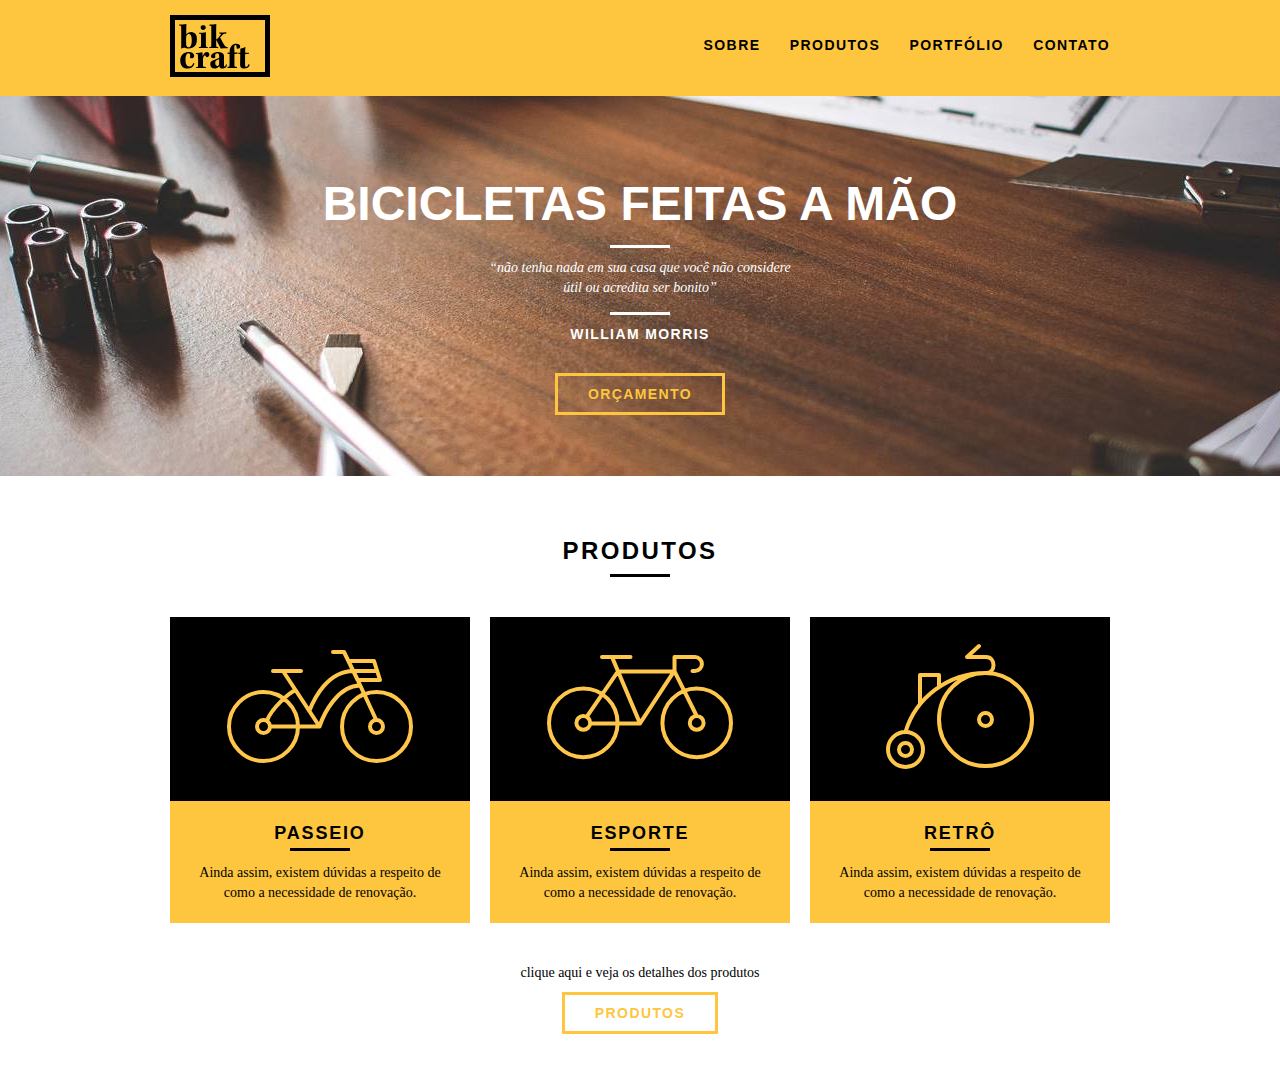
==== web/index.html @ fe81099c "Codificando produtos home" ====
<!DOCTYPE html>
<html lang="pt-br">

<head>
  <meta charset="utf-8">
  <title>Bikcraft</title>
  <link rel="stylesheet" href="css/normalize.css">
  <link rel="stylesheet" href="css/reset.css">
  <link rel="stylesheet" href="css/grid.css">
  <link rel="stylesheet" href="css/style.css">
</head>

<body>

  <header class="header">
    <div class="container">
      <a href="index.html" class="grid-4">
        <img src="img/bikcraft.svg" alt="Bikcraft">
      </a>
      <nav class="grid-12 header_menu">
        <ul>
          <li><a href="sobre.html">Sobre</a></li>
          <li><a href="produtos.html">Produtos</a></li>
          <li><a href="portfolio.html">Portfólio</a></li>
          <li><a href="contato.html">Contato</a></li>
        </ul>
      </nav>
    </div>
  </header>

  <section class="introducao">
    <div class="container">
      <h1>Bicicletas Feitas a Mão</h1>
      <blockquote class="quote-externo">
        <p>“não tenha nada em sua casa que você não considere útil ou acredita ser bonito”</p>
        <cite>WILLIAM MORRIS</cite>
      </blockquote>
      <a href="produtos.html" class="btn">Orçamento</a>
    </div>
  </section>

  <section class="produtos container">
    <h2 class="subtitulo">Produtos</h2>
    <ul class="produtos_lista">

      <li class="grid-1-3">
        <div class="produtos_icone">
          <img src="img/produtos/passeio.svg" alt="Bikcraft Passeio">
        </div>
        <h3>Passeio</h3>
        <p>Ainda assim, existem dúvidas a respeito de como a necessidade de renovação.</p>
      </li>

      <li class="grid-1-3">
        <div class="produtos_icone">
          <img src="img/produtos/esporte.svg" alt="Bikcraft Esporte">
        </div>
        <h3>Esporte</h3>
        <p>Ainda assim, existem dúvidas a respeito de como a necessidade de renovação.</p>
      </li>

      <li class="grid-1-3">
        <div class="produtos_icone">
          <img src="img/produtos/retro.svg" alt="Bikcraft Retrô">
        </div>
        <h3>Retrô</h3>
        <p>Ainda assim, existem dúvidas a respeito de como a necessidade de renovação.</p>
      </li>

    </ul>

    <div class="call">
      <p>clique aqui e veja os detalhes dos produtos</p>
      <a href="produtos.html" class="btn btn-preto">Produtos</a>
    </div>
  </section>

</body>

</html>
---- web/css/grid.css ----
*, *:before, *:after {
  -webkit-box-sizing: border-box; 
  -moz-box-sizing: border-box; 
  box-sizing: border-box;
}

.container {
	width: 960px;
	margin: 0 auto;
	padding: 0px;
	position: relative;
}

.container:after, .container:before {
	content: " ";
	display: table;
}

.container:after {
	clear: both;
}

.grid-1, .grid-2, .grid-3, .grid-4, .grid-5, .grid-6, .grid-7, .grid-8, .grid-9, .grid-10, .grid-11, .grid-12, .grid-13, .grid-14, .grid-15, .grid-16, .grid-1-3 {
	float: left;
	margin-left: 10px;
	margin-right: 10px;
}

.grid-1 	{width: 40px;}
.grid-2 	{width: 100px;}
.grid-3 	{width: 160px;}
.grid-4 	{width: 220px;}
.grid-5 	{width: 280px;}
.grid-6 	{width: 340px;}
.grid-7 	{width: 400px;}
.grid-8 	{width: 460px;}
.grid-9 	{width: 520px;}
.grid-10 	{width: 580px;}
.grid-11 	{width: 640px;}
.grid-12 	{width: 700px;}
.grid-13 	{width: 760px;}
.grid-14 	{width: 820px;}
.grid-15 	{width: 880px;}
.grid-16 	{width: 940px;}
.grid-1-3	{width: 300px;}
---- web/css/style.css ----
/* Estilos Gerais */

body {
  font-family: Arial, Helvetica, sans-serif;
}

p {
  font-family: Georgia, "Times New Roman", serif;
  font-size: 14px;
  line-height: 20px;
}

.btn {
  border: 3px solid #fec63e;
  padding: 10px 30px;
  color: #fec63e;
  font-size: 14px;
  line-height: 20px;
  text-transform: uppercase;
  font-weight: bold;
  letter-spacing: 0.1em;
}

.btn:hover {
  color: #fff;
  border-color: #fff;
}

.btn.btn-preto:hover {
  color: #000;
  border-color: #000;
}

.subtitulo {
  font-size: 24px;
  line-height: 30px;
  font-weight: bold;
  letter-spacing: 0.1em;
  color: #000;
  text-transform: uppercase;
  text-align: center;
  margin-bottom: 40px;
}

.subtitulo:after {
  content: "";
  display: block;
  width: 60px;
  height: 3px;
  background: #000;
  margin: 8px auto;
}

/* Header */

.header {
  position: fixed;
  top: 0;
  width: 100%;
  background: #fec63e; /* Amarelo */
  padding: 15px 0;
  z-index: 10;
}

.header_menu {
  text-align: right;
}

.header_menu ul li {
  display: inline-block;
  margin-left: 25px;
  margin-top: 20px;
}

.header_menu ul li a {
  color: #000;
  font-weight: bold;
  text-transform: uppercase;
  letter-spacing: 0.1em;
  font-size: 14px;
  line-height: 20px;
  padding: 10px 0;
}

.header_menu ul li a:hover {
  color: #fff;
}

/* Introdução */

.introducao {
  width: 100%;
  height: 380px;
  background: url("../img/bg.jpg") no-repeat center;
  background-size: cover;
  margin-top: 96px;
  text-align: center;
  padding-top: 80px;
}

.introducao h1 {
  font-size: 48px;
  color: #fff;
  font-weight: bold;
  text-transform: uppercase;
}

.quote-externo {
  max-width: 320px;
  margin: 0 auto;
  margin-bottom: 40px;
  color: white;
}

.quote-externo p {
  font-style: italic;
}

.quote-externo p:before,
.quote-externo p:after {
  content: "";
  display: block;
  width: 60px;
  height: 3px;
  background: #fff;
  margin: 14px auto 10px auto;
}

.quote-externo cite {
  font-style: normal;
  font-weight: bold;
  font-size: 14px;
  letter-spacing: 0.1em;
}

/*Produtos*/

.produtos {
  padding: 60px 0;
}

.produtos_lista li {
  background: #fec63e;
  text-align: center;
}

.produtos_lista li h3 {
  font-weight: bold;
  font-size: 18px;
  line-height: 25px;
  text-transform: uppercase;
  letter-spacing: 0.1em;
  margin-top: 20px;
}

.produtos_lista li h3:after {
  content: "";
  display: block;
  width: 60px;
  height: 3px;
  background: #000;
  margin: 2px auto;
}

.produtos_lista li p {
  padding: 10px 20px 20px 20px;
}

.produtos_icone {
  background: #000;
  padding: 20px;
}

.call {
  padding-top: 40px;
  text-align: center;
  clear: both;
}

.call p {
  margin-bottom: 20px;
}
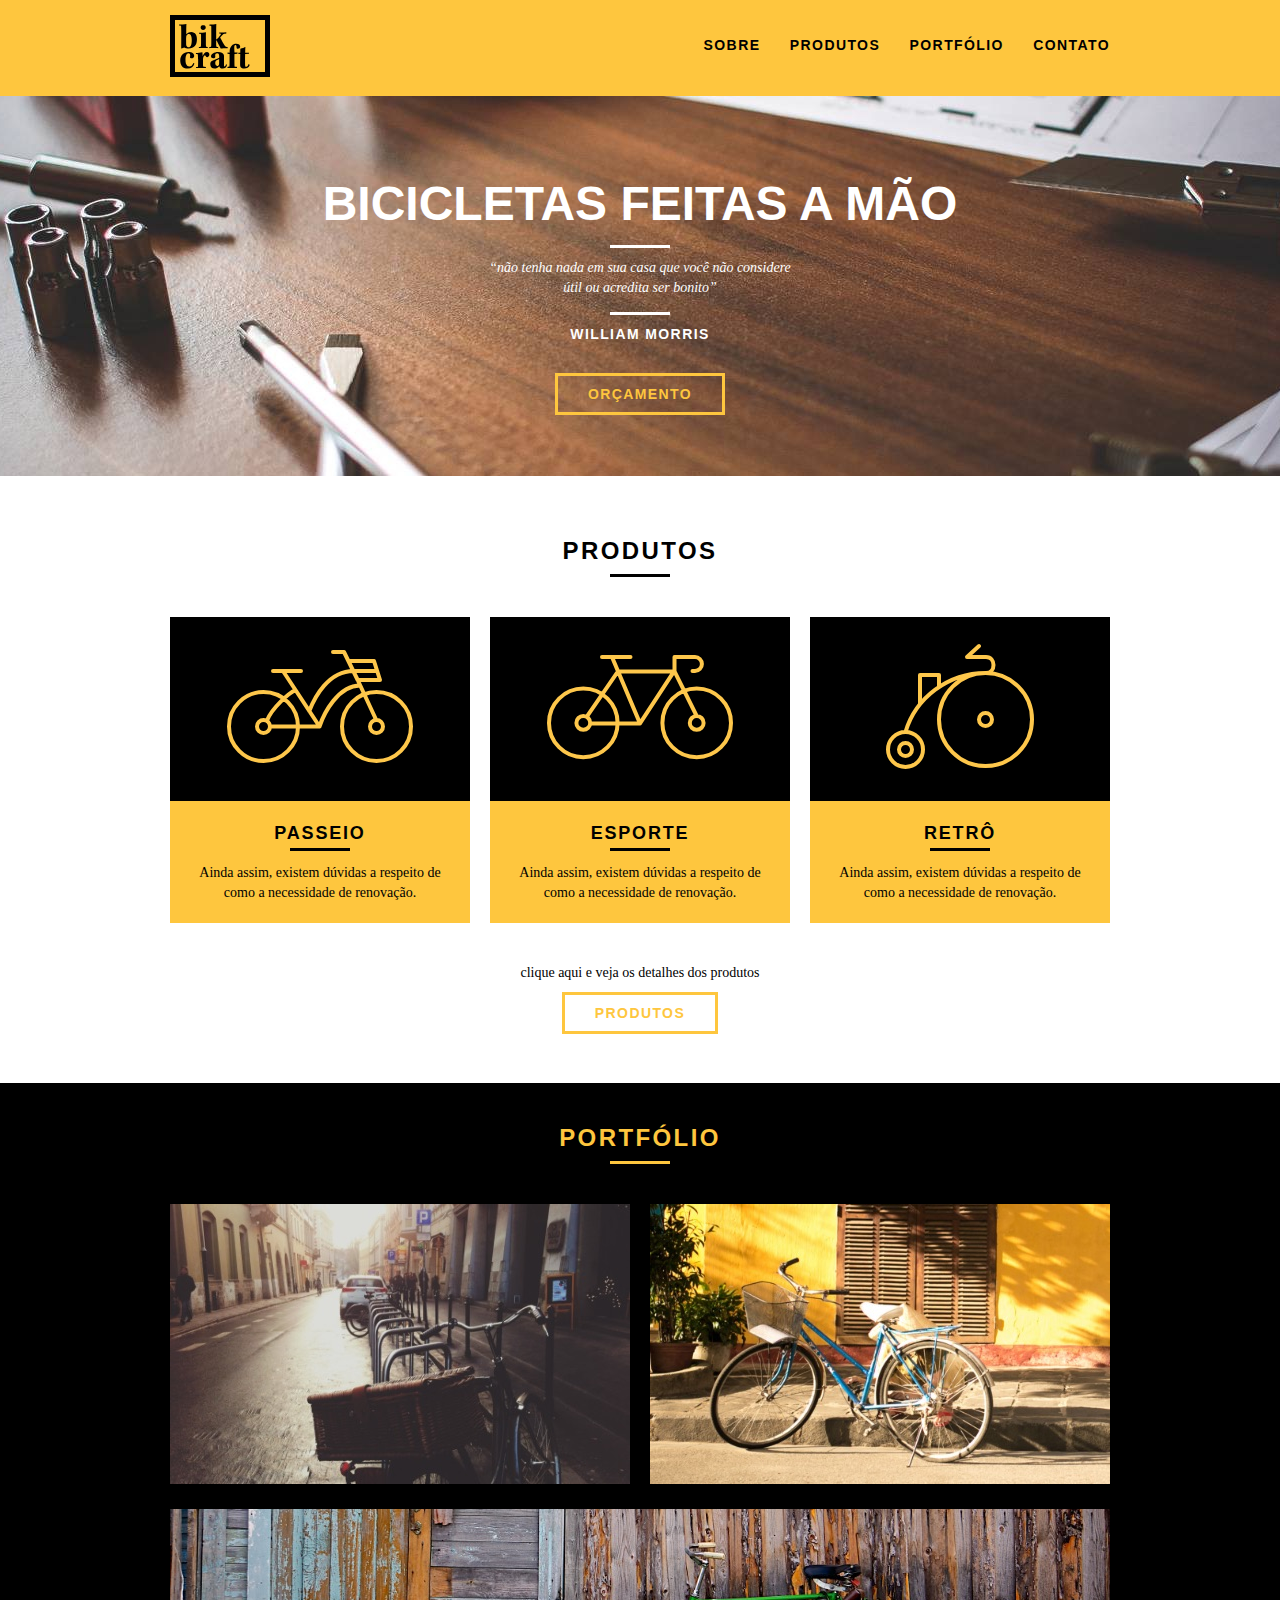
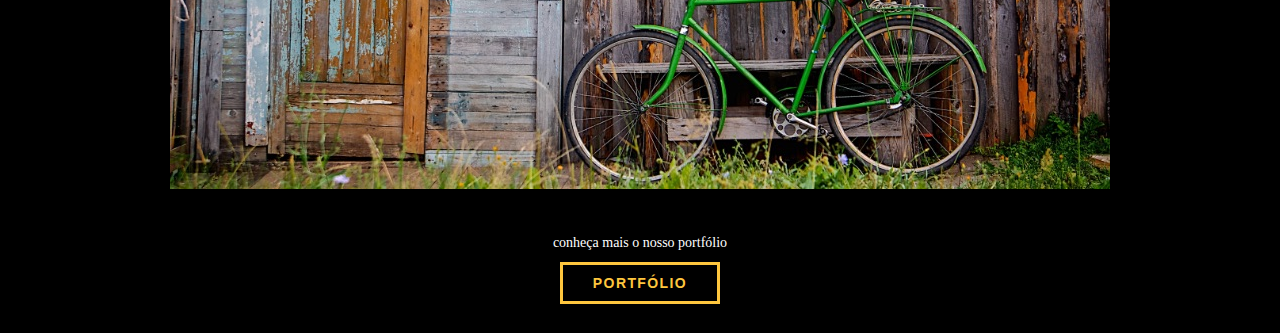
==== commit 3c55a00d: "Codificando portifólio da home" ====
--- a/web/index.html
+++ b/web/index.html
@@ -53,7 +53,7 @@
 
       <li class="grid-1-3">
         <div class="produtos_icone">
-          <img src="img/produtos/esporte.svg" alt="Bikcraft Esporte">
+          <img src="img/produtos/esporte.svg" alt="Bikcraft Passeio">
         </div>
         <h3>Esporte</h3>
         <p>Ainda assim, existem dúvidas a respeito de como a necessidade de renovação.</p>
@@ -61,7 +61,7 @@
 
       <li class="grid-1-3">
         <div class="produtos_icone">
-          <img src="img/produtos/retro.svg" alt="Bikcraft Retrô">
+          <img src="img/produtos/retro.svg" alt="Bikcraft Passeio">
         </div>
         <h3>Retrô</h3>
         <p>Ainda assim, existem dúvidas a respeito de como a necessidade de renovação.</p>
@@ -73,6 +73,23 @@
       <p>clique aqui e veja os detalhes dos produtos</p>
       <a href="produtos.html" class="btn btn-preto">Produtos</a>
     </div>
+
+  </section>
+  <!-- Fecha Produtos -->
+
+  <section class="portfolio">
+    <div class="container">
+      <h2 class="subtitulo">Portfólio</h2>
+      <ul class="portfolio_lista">
+        <li class="grid-8"><img src="img/portfolio/retro.jpg" alt="Bicicleta Retrô"></li>
+        <li class="grid-8"><img src="img/portfolio/passeio.jpg" alt="Bicicleta Passeio"></li>
+        <li class="grid-16"><img src="img/portfolio/esporte.jpg" alt="Bicicleta Esporte"></li>
+      </ul>
+      <div class="call">
+        <p>conheça mais o nosso portfólio</p>
+        <a href="portfolio.html" class="btn">Portfólio</a>
+      </div>
+    </div>
   </section>
 
 </body>
--- a/web/css/style.css
+++ b/web/css/style.css
@@ -180,3 +180,33 @@
 .call p {
   margin-bottom: 20px;
 }
+
+/*Portfólio*/
+
+.portfolio {
+  width: 100%;
+  background: #000;
+  padding: 40px 0;
+}
+
+.portfolio .subtitulo {
+  color: #fec63e;
+}
+
+.portfolio .subtitulo:after {
+  background: #fec63e;
+}
+
+.portfolio_lista li:last-child {
+  margin-top: 20px;
+}
+
+.portfolio .call p {
+  color: #fff;
+}
+
+/*Qualidade*/
+
+.qualidade {
+  padding: 60px 0;
+}
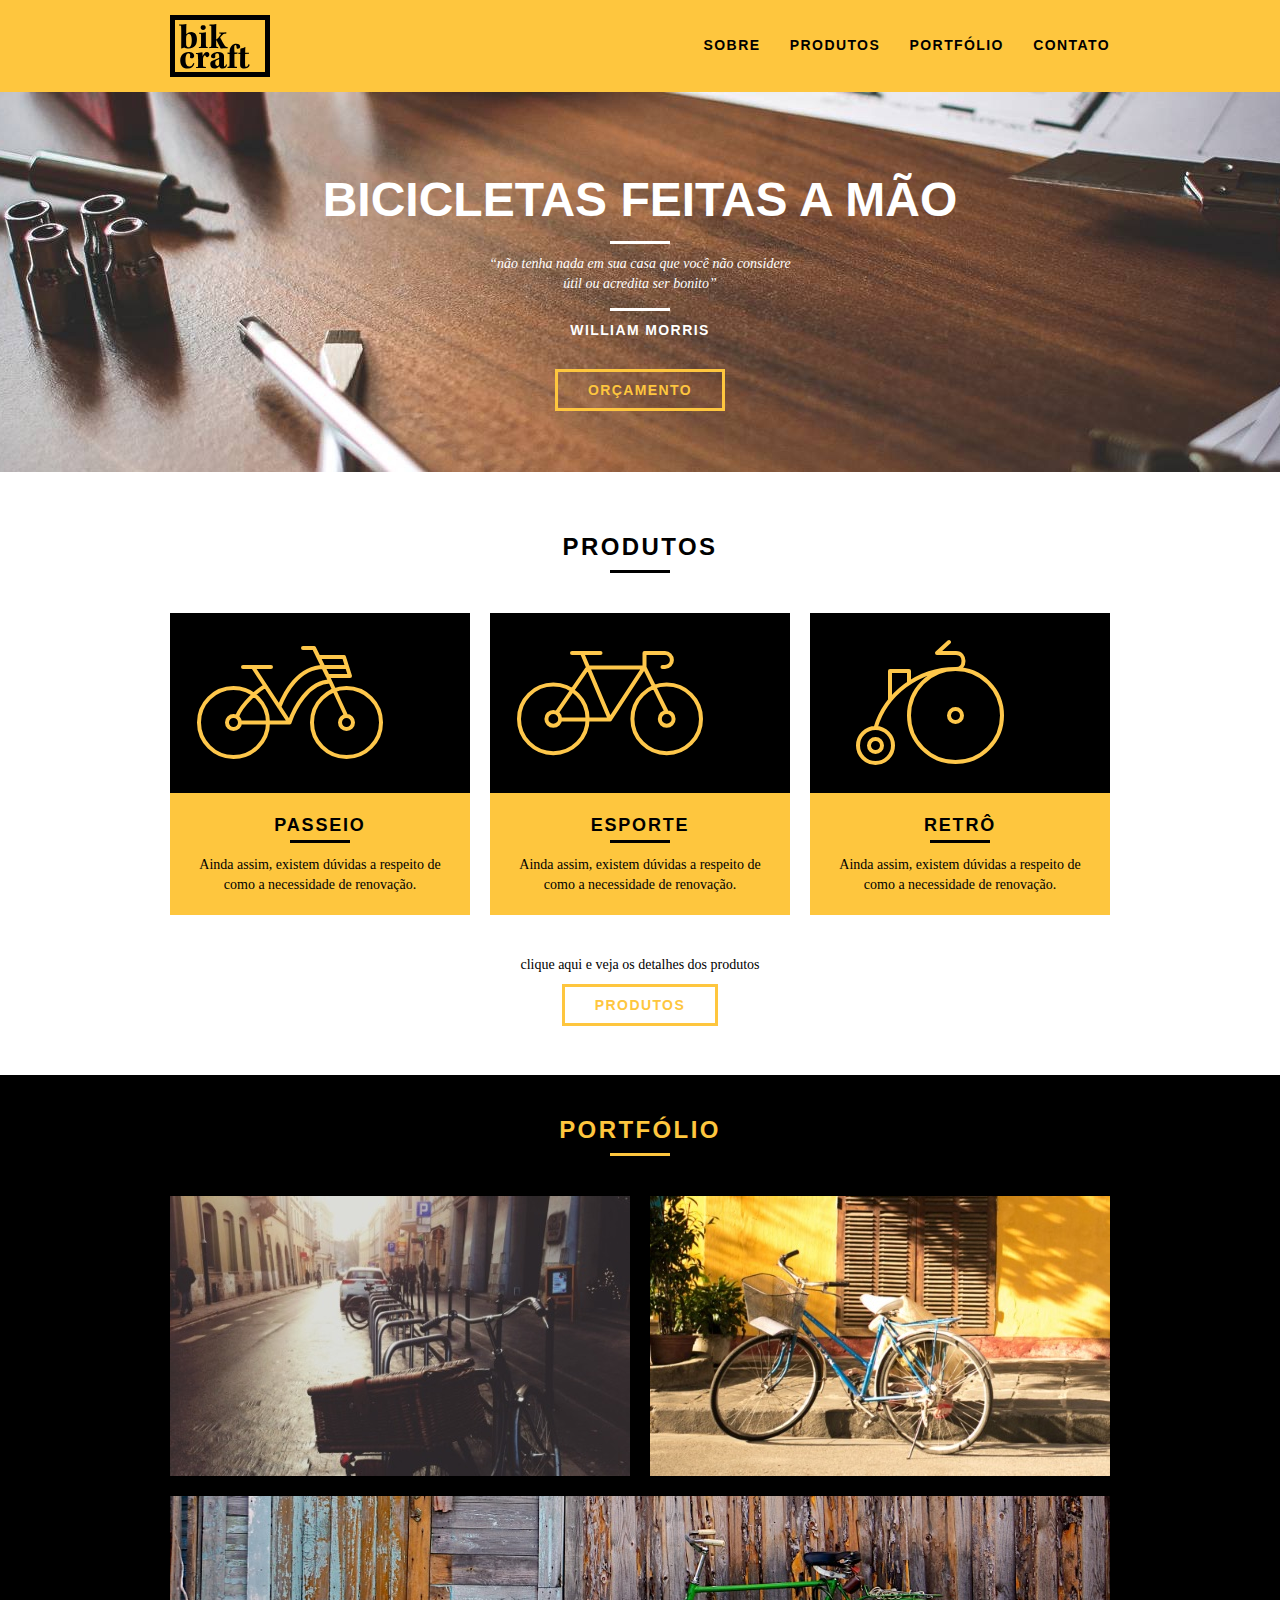
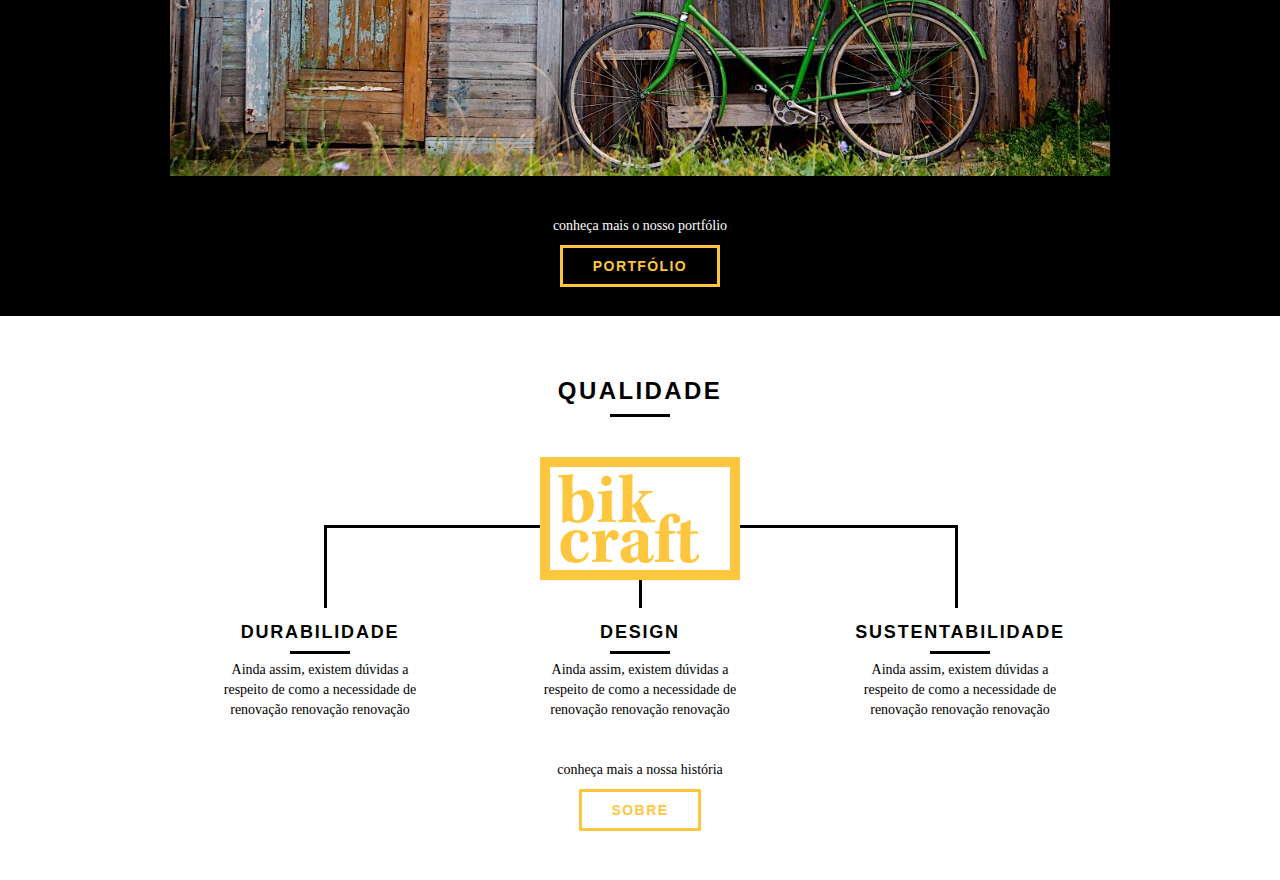
==== commit 32358466: "Codificando parte de qualidade da home" ====
--- a/web/index.html
+++ b/web/index.html
@@ -92,6 +92,29 @@
     </div>
   </section>
 
+  <section class="qualidade container">
+    <h2 class="subtitulo">Qualidade</h2>
+    <img src="img/bikcraft-qualidade.svg" alt="Bikcraft">
+    <ul class="qualidade_lista">
+      <li class="grid-1-3">
+        <h3>Durabilidade</h3>
+        <p>Ainda assim, existem dúvidas a respeito de como a necessidade de renovação renovação renovação</p>
+      </li>
+      <li class="grid-1-3">
+        <h3>Design</h3>
+        <p>Ainda assim, existem dúvidas a respeito de como a necessidade de renovação renovação renovação</p>
+      </li>
+      <li class="grid-1-3">
+        <h3>Sustentabilidade</h3>
+        <p>Ainda assim, existem dúvidas a respeito de como a necessidade de renovação renovação renovação</p>
+      </li>
+    </ul>
+    <div class="call">
+      <p>conheça mais a nossa história</p>
+      <a href="sobre.html" class="btn btn-preto">Sobre</a>
+    </div>
+  </section>
+
 </body>
 
 </html>--- a/web/css/style.css
+++ b/web/css/style.css
@@ -1,4 +1,4 @@
-/* Estilos Gerais */
+/*Estilos Gerais*/
 
 body {
   font-family: Arial, Helvetica, sans-serif;
@@ -8,6 +8,10 @@
   font-family: Georgia, "Times New Roman", serif;
   font-size: 14px;
   line-height: 20px;
+}
+
+img {
+  display: block;
 }
 
 .btn {
@@ -51,13 +55,13 @@
   margin: 8px auto;
 }
 
-/* Header */
+/*Header*/
 
 .header {
   position: fixed;
   top: 0;
   width: 100%;
-  background: #fec63e; /* Amarelo */
+  background: #fec63e; /*Amarelo*/
   padding: 15px 0;
   z-index: 10;
 }
@@ -86,14 +90,14 @@
   color: #fff;
 }
 
-/* Introdução */
+/*Introdução*/
 
 .introducao {
   width: 100%;
   height: 380px;
   background: url("../img/bg.jpg") no-repeat center;
   background-size: cover;
-  margin-top: 96px;
+  margin-top: 92px;
   text-align: center;
   padding-top: 80px;
 }
@@ -210,3 +214,46 @@
 .qualidade {
   padding: 60px 0;
 }
+
+.qualidade:after {
+  content: "";
+  width: 634px;
+  height: 83px;
+  display: block;
+  background: url("../img/linhas.svg") no-repeat center;
+  position: absolute;
+  top: 209px;
+  right: 162px;
+  z-index: -1;
+}
+
+.qualidade img {
+  margin: 0 auto;
+}
+
+.qualidade_lista {
+  padding-top: 20px;
+}
+
+.qualidade_lista li {
+  text-align: center;
+  padding: 0 40px;
+}
+
+.qualidade_lista li h3 {
+  font-weight: bold;
+  font-size: 18px;
+  line-height: 25px;
+  text-transform: uppercase;
+  letter-spacing: 0.1em;
+  margin-top: 20px;
+}
+
+.qualidade_lista li h3:after {
+  content: "";
+  display: block;
+  width: 60px;
+  height: 3px;
+  background: #000;
+  margin: 6px auto;
+}
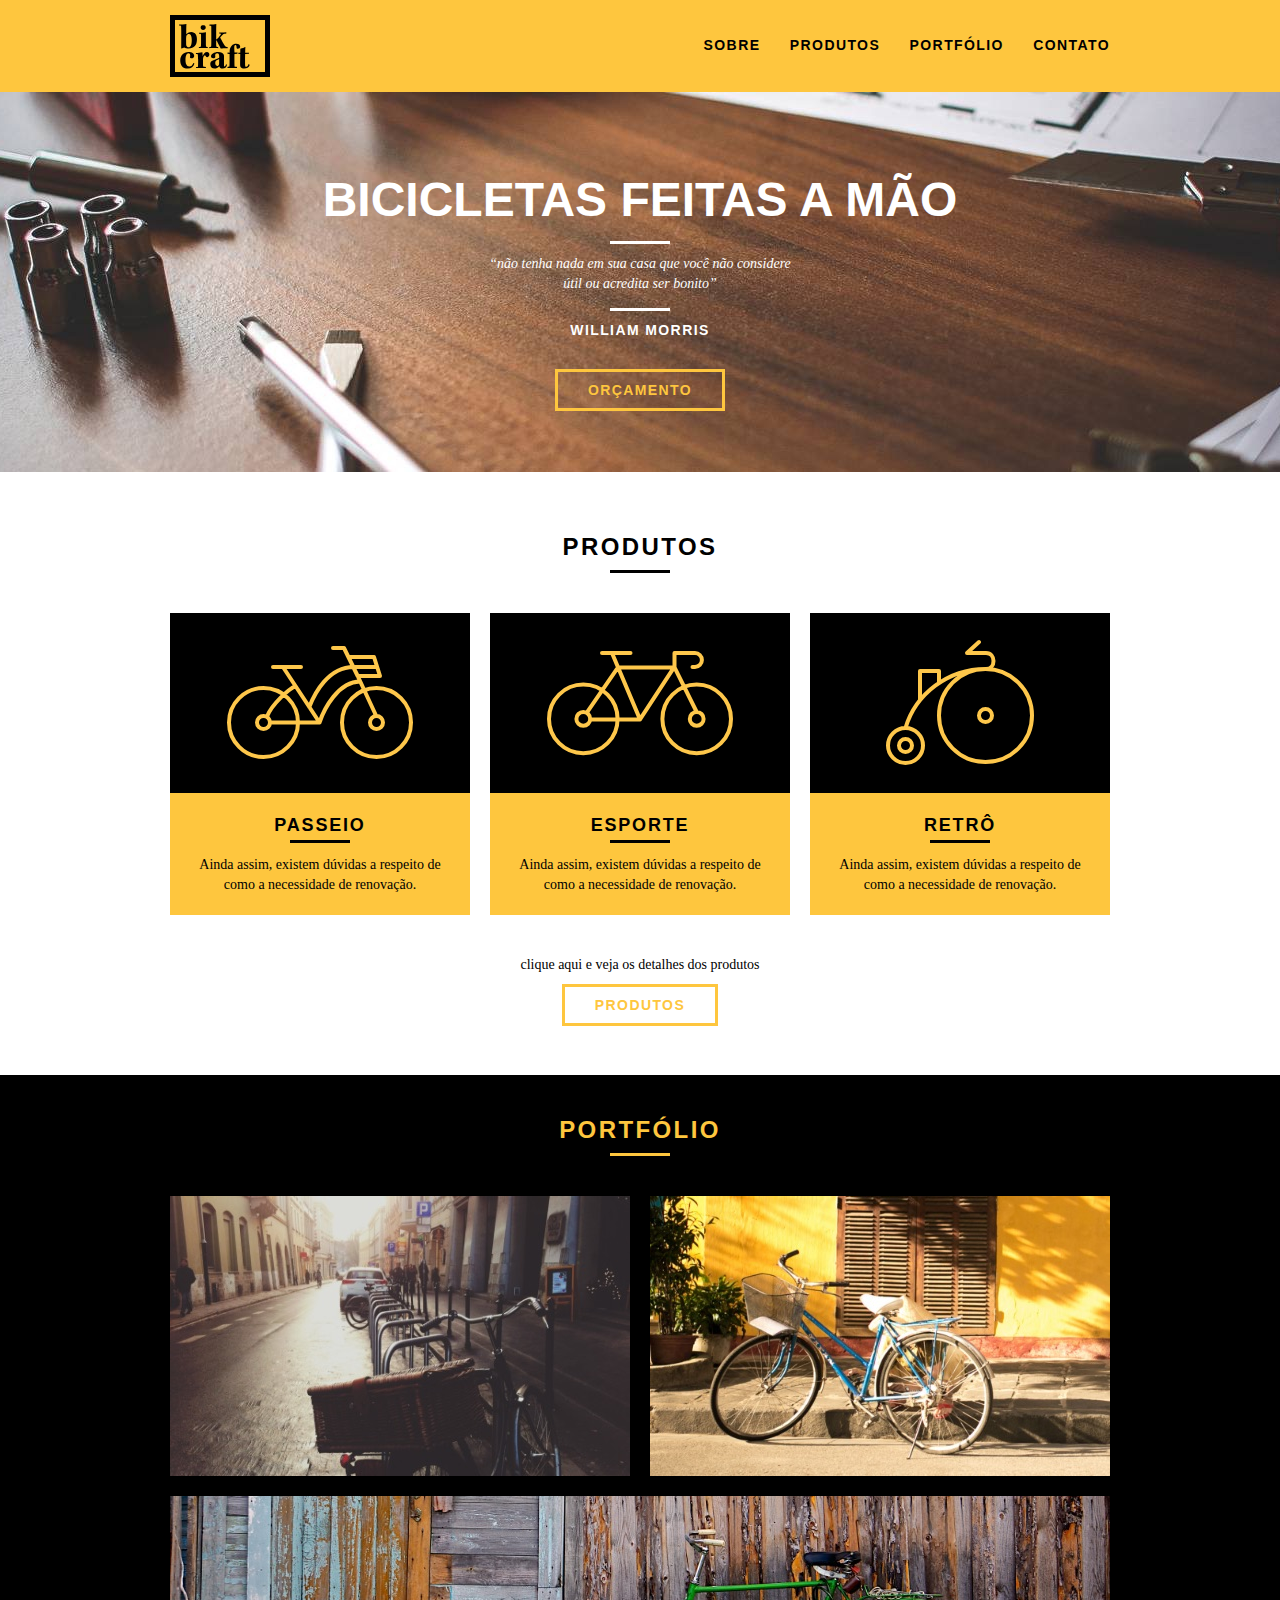
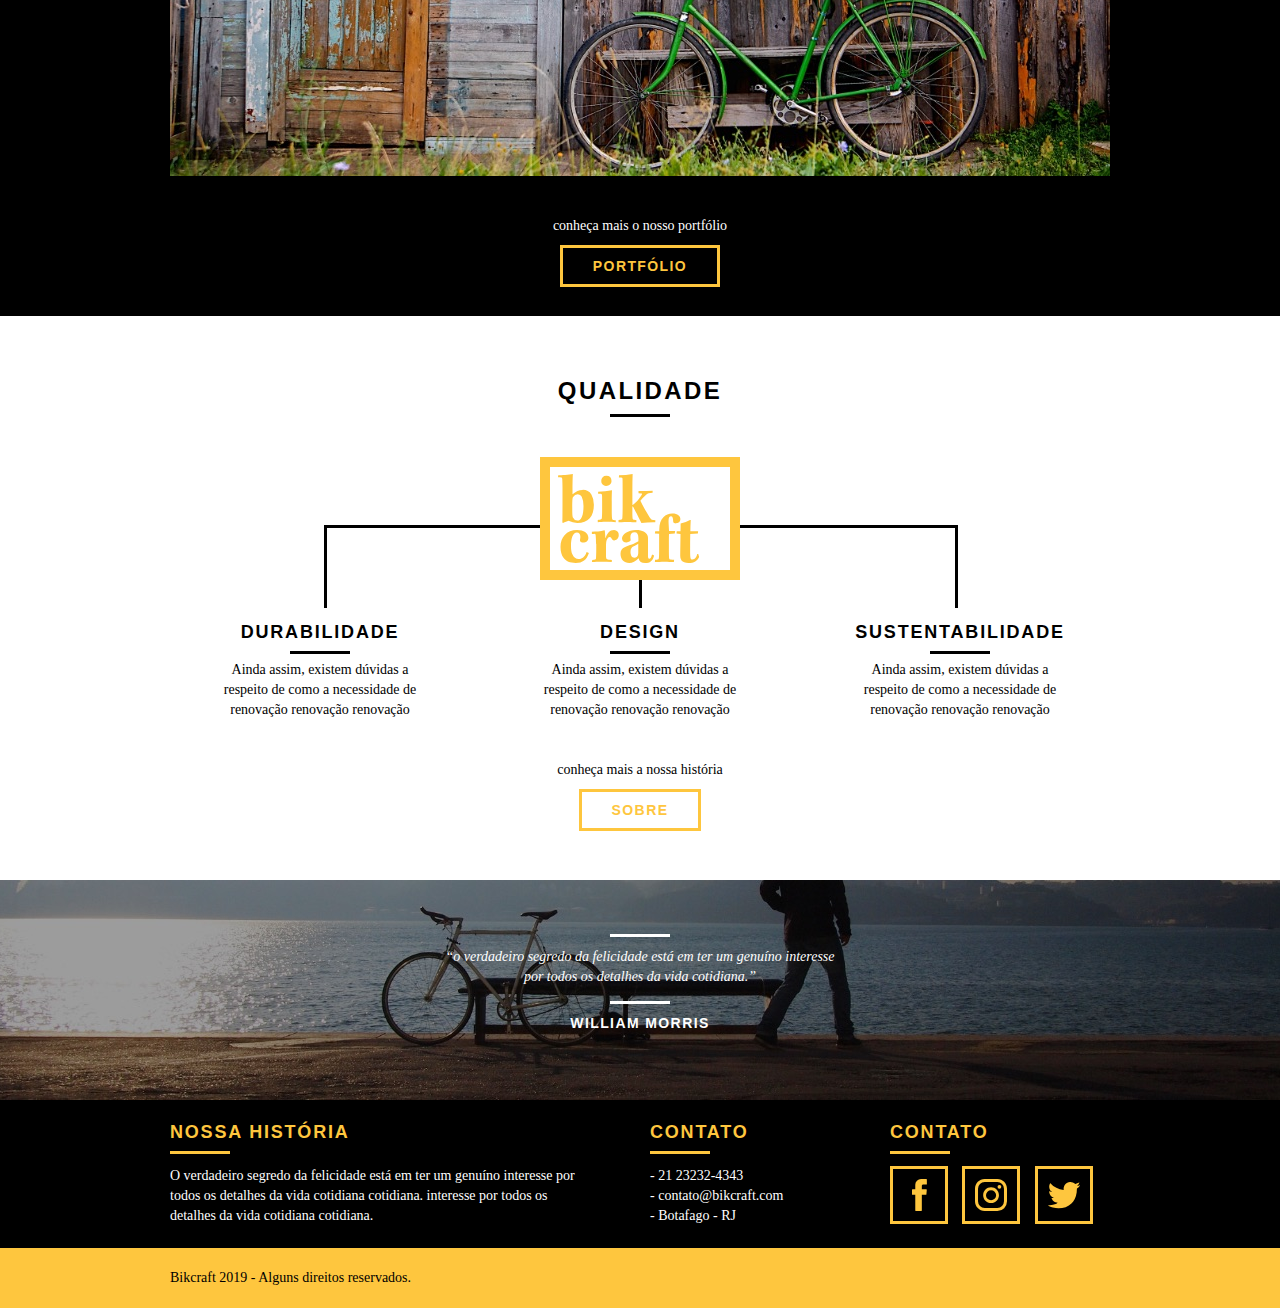
==== commit 598ef8ec: "Codificando o Footer" ====
--- a/web/index.html
+++ b/web/index.html
@@ -115,6 +115,50 @@
     </div>
   </section>
 
+  <section class="quebra">
+    <blockquote class="quote-externo container">
+      <p>“o verdadeiro segredo da felicidade está em ter um genuíno interesse por todos os detalhes da vida cotidiana.”</p>
+      <cite>WILLIAM MORRIS</cite>
+    </blockquote>
+  </section>
+
+  <footer>
+    <div class="footer">
+      <div class="container">
+
+        <div class="grid-8 footer_historia">
+          <h3>Nossa História</h3>
+          <p>O verdadeiro segredo da felicidade está em ter um genuíno interesse por todos os detalhes da vida cotidiana cotidiana. interesse por todos os detalhes da vida cotidiana cotidiana.</p>
+        </div>
+
+        <div class="grid-4 footer_contato">
+          <h3>Contato</h3>
+          <ul>
+            <li>- 21 23232-4343</li>
+            <li>- contato@bikcraft.com</li>
+            <li>- Botafago - RJ</li>
+          </ul>
+        </div>
+
+        <div class="grid-4 footer_redes">
+          <h3>Contato</h3>
+          <ul>
+            <li><a href="http://facebook.com" target="_blank"><img src="img/redes-sociais/facebook.svg"></a></li>
+            <li><a href="http://instagram.com" target="_blank"><img src="img/redes-sociais/instagram.svg"></a></li>
+            <li><a href="http://twitter.com" target="_blank"><img src="img/redes-sociais/twitter.svg"></a></li>
+          </ul>
+        </div>
+
+      </div>
+    </div>
+
+    <div class="copy">
+      <div class="container">
+        <p class="grid-16">Bikcraft 2019 - Alguns direitos reservados.</p>
+      </div>
+    </div>
+  </footer>
+
 </body>
 
 </html>--- a/web/css/style.css
+++ b/web/css/style.css
@@ -148,6 +148,11 @@
   text-align: center;
 }
 
+/*Necessário para centralizar as imagens*/
+.produtos_lista li img {
+  margin: 0 auto;
+}
+
 .produtos_lista li h3 {
   font-weight: bold;
   font-size: 18px;
@@ -257,3 +262,76 @@
   background: #000;
   margin: 6px auto;
 }
+
+/*Quebra*/
+
+.quebra {
+  width: 100%;
+  height: 220px;
+  background: url("../img/bg-footer.jpg") no-repeat center;
+  background-size: cover;
+  text-align: center;
+  padding-top: 40px;
+}
+
+.quebra .quote-externo {
+  max-width: 400px;
+}
+
+/*Footer*/
+
+.footer {
+  width: 100%;
+  background: #000;
+  color: #fff;
+  padding: 20px 0;
+}
+
+.footer h3 {
+  font-size: 18px;
+  line-height: 25px;
+  color: #fec63e;
+  text-transform: uppercase;
+  letter-spacing: 0.1em;
+  font-weight: bold;
+}
+
+.footer h3:after {
+  content: "";
+  display: block;
+  width: 60px;
+  height: 3px;
+  background: #fec63e;
+  margin: 6px 0 12px 0;
+}
+
+.footer_historia {
+  padding-right: 40px;
+}
+
+.footer_contato ul li {
+  font-size: 14px;
+  line-height: 20px;
+  font-family: Georgia, "Times New Roman", serif;
+}
+
+.footer_redes ul li {
+  display: inline-block;
+  margin-right: 10px;
+}
+
+.footer_redes ul li a {
+  border: 3px solid #fec63e;
+  display: block;
+  padding: 10px;
+}
+
+.footer_redes ul li a:hover {
+  border-color: #fff;
+}
+
+.copy {
+  width: 100%;
+  background: #fec63e;
+  padding: 20px 0;
+}
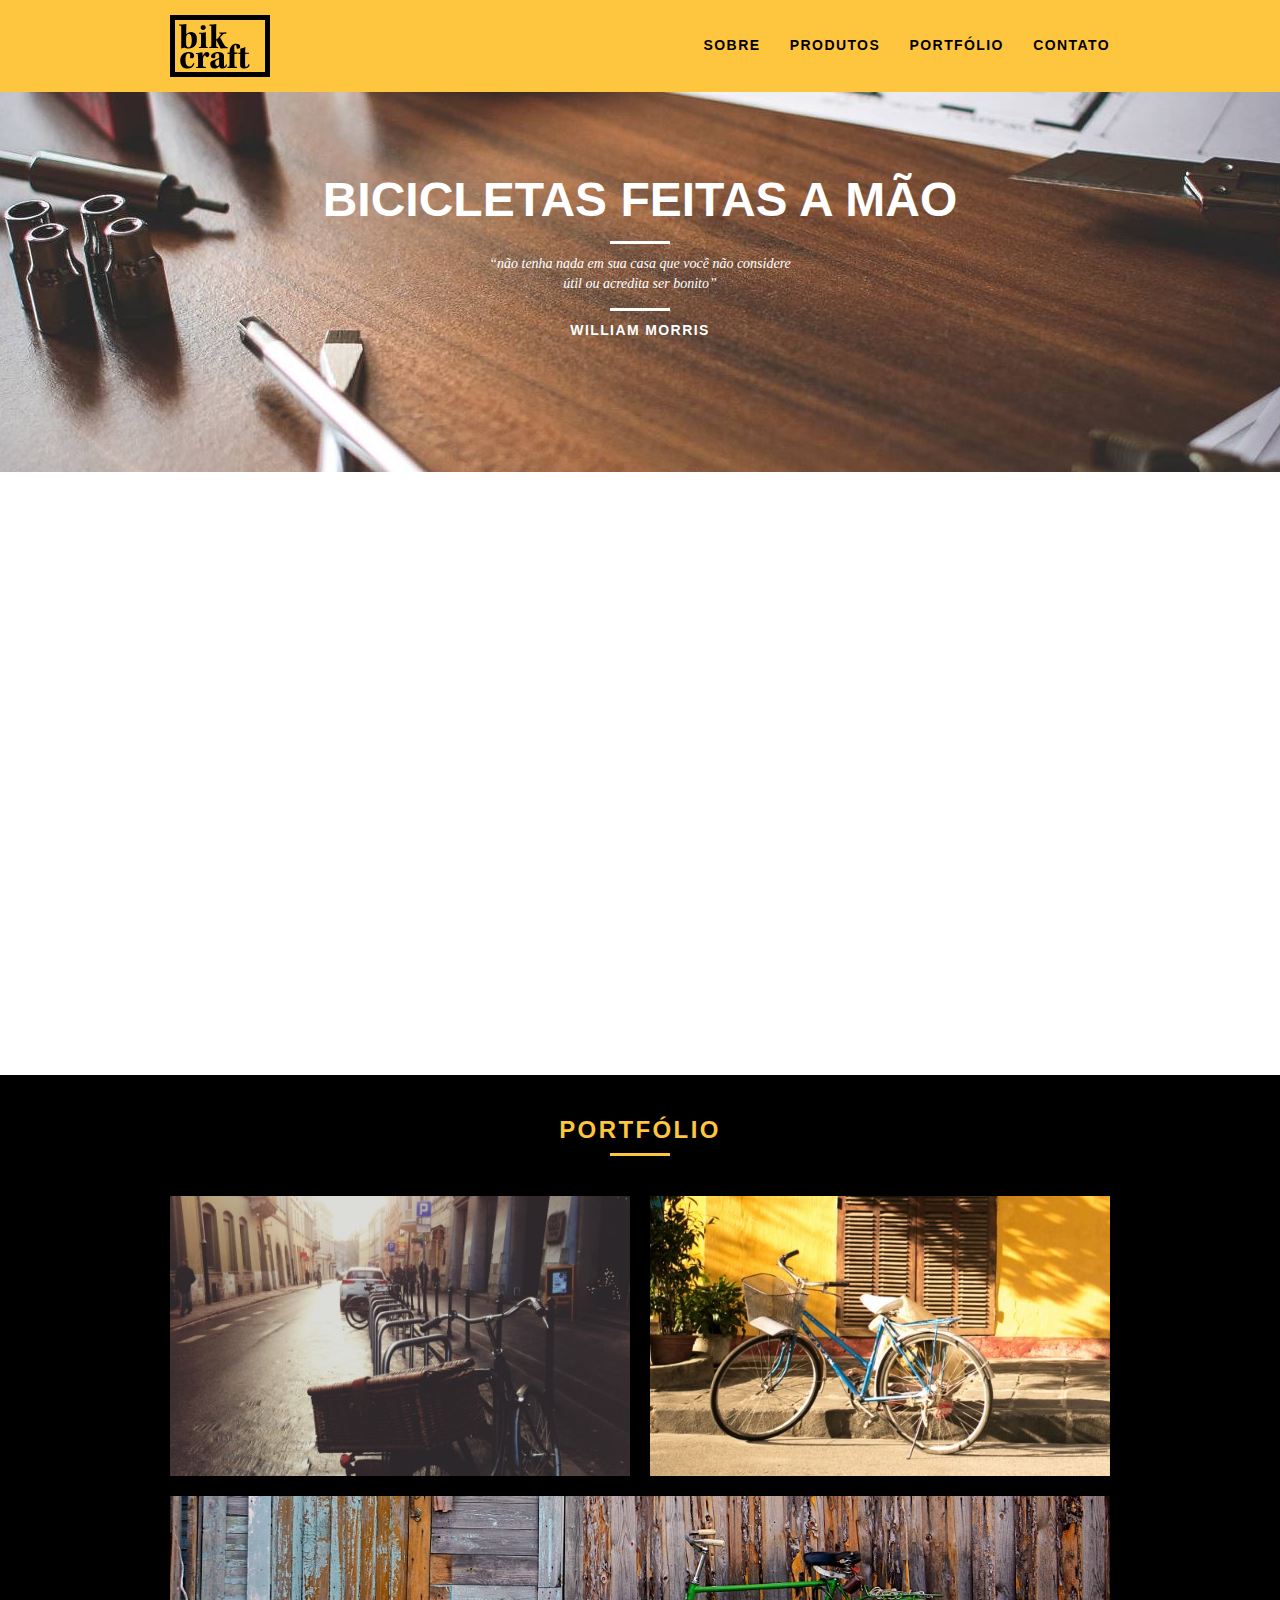
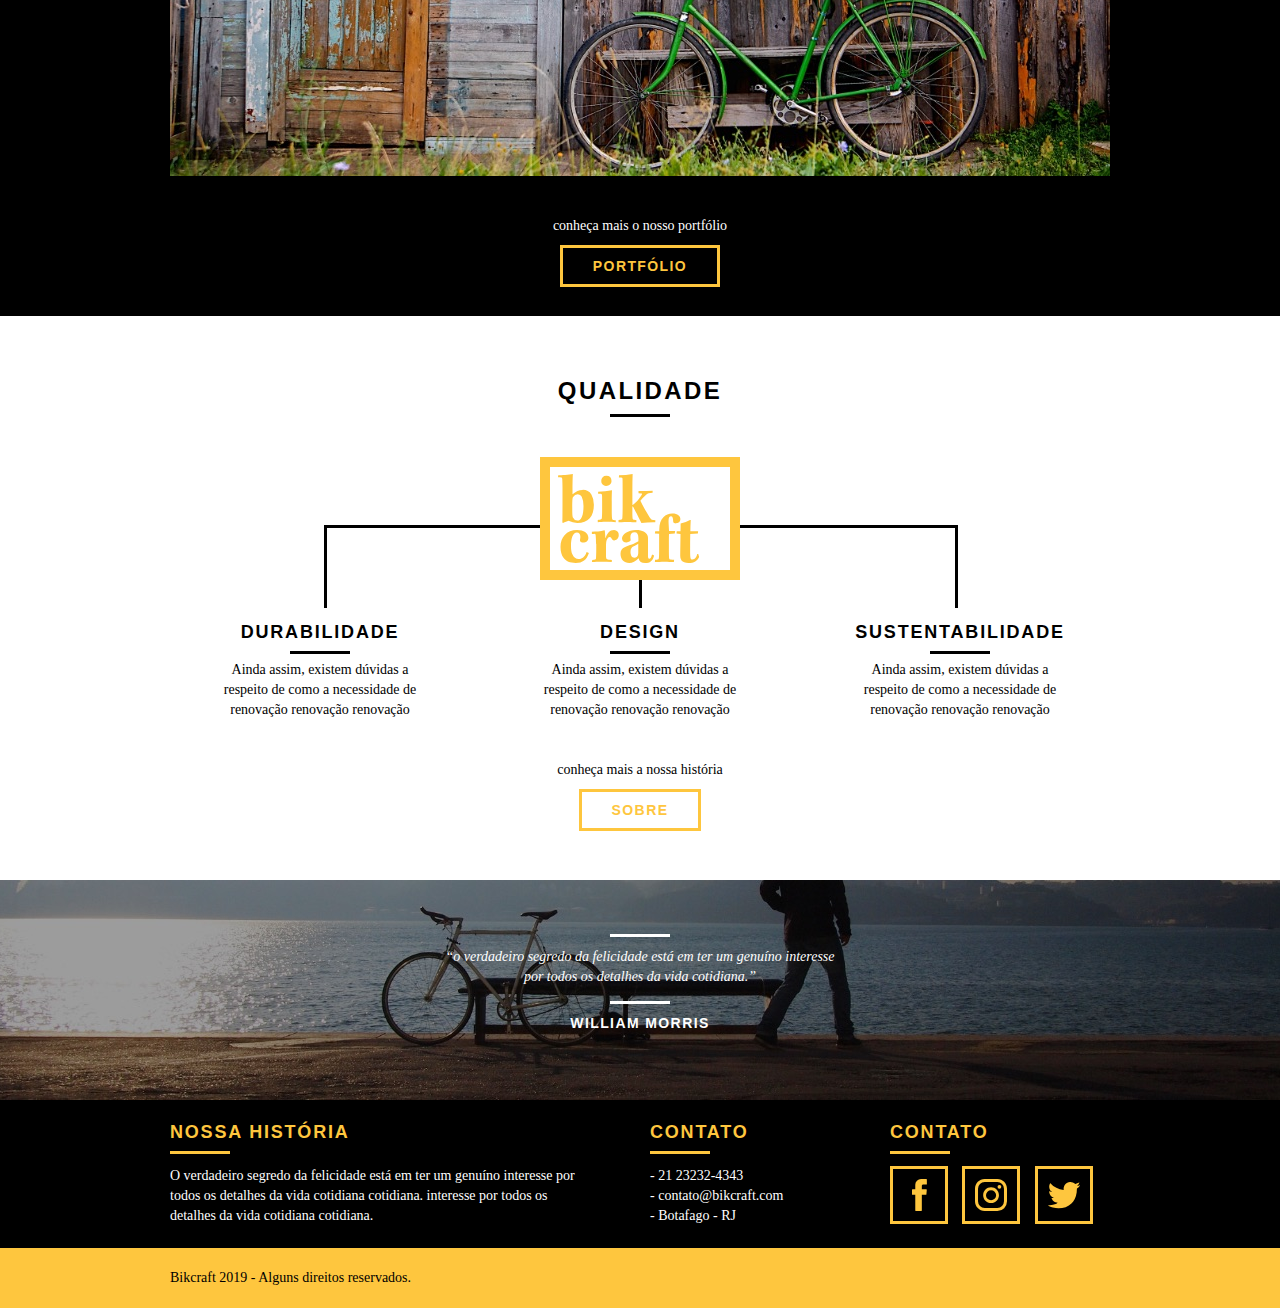
==== commit 7a9e4086: "Adicionando animações nas paginas" ====
--- a/web/index.html
+++ b/web/index.html
@@ -8,7 +8,12 @@
   <link rel="stylesheet" href="css/reset.css">
   <link rel="stylesheet" href="css/grid.css">
   <link rel="stylesheet" href="css/style.css">
+  <link rel="stylesheet" href="css/responsivo.css">
+  <script>document.documentElement.classList.add("js");</script>
 </head>
+<script>
+  document.documentElement.classList.add("js");
+</script>
 
 <body>
 
@@ -30,16 +35,16 @@
 
   <section class="introducao">
     <div class="container">
-      <h1>Bicicletas Feitas a Mão</h1>
-      <blockquote class="quote-externo">
+      <h1 data-anime="400" class="fadeInDown">Bicicletas Feitas a Mão</h1>
+      <blockquote data-anime="800" class="fadeInDown quote-externo">
         <p>“não tenha nada em sua casa que você não considere útil ou acredita ser bonito”</p>
         <cite>WILLIAM MORRIS</cite>
       </blockquote>
-      <a href="produtos.html" class="btn">Orçamento</a>
+      <a data-anime="1200" href="produtos.html" class="btn">Orçamento</a>
     </div>
   </section>
 
-  <section class="produtos container">
+  <section class="produtos container fadeInDown" data-anime="1600">
     <h2 class="subtitulo">Produtos</h2>
     <ul class="produtos_lista">
 
@@ -159,6 +164,9 @@
     </div>
   </footer>
 
+  <script src="./js/simple-anime.js"></script>
+  <script src="./js/script.js"></script>
+
 </body>
 
 </html>--- a/web/css/grid.css
+++ b/web/css/grid.css
@@ -1,45 +1,184 @@
-*, *:before, *:after {
-  -webkit-box-sizing: border-box; 
-  -moz-box-sizing: border-box; 
+*,
+*:before,
+*:after {
+  -webkit-box-sizing: border-box;
+  -moz-box-sizing: border-box;
   box-sizing: border-box;
 }
 
 .container {
-	width: 960px;
-	margin: 0 auto;
-	padding: 0px;
-	position: relative;
+  width: 960px;
+  margin: 0 auto;
+  padding: 0px;
+  position: relative;
 }
 
-.container:after, .container:before {
-	content: " ";
-	display: table;
+.container:after,
+.container:before {
+  content: " ";
+  display: table;
 }
 
 .container:after {
-	clear: both;
+  clear: both;
 }
 
-.grid-1, .grid-2, .grid-3, .grid-4, .grid-5, .grid-6, .grid-7, .grid-8, .grid-9, .grid-10, .grid-11, .grid-12, .grid-13, .grid-14, .grid-15, .grid-16, .grid-1-3 {
-	float: left;
-	margin-left: 10px;
-	margin-right: 10px;
+.grid-1,
+.grid-2,
+.grid-3,
+.grid-4,
+.grid-5,
+.grid-6,
+.grid-7,
+.grid-8,
+.grid-9,
+.grid-10,
+.grid-11,
+.grid-12,
+.grid-13,
+.grid-14,
+.grid-15,
+.grid-16,
+.grid-1-3 {
+  float: left;
+  margin-left: 10px;
+  margin-right: 10px;
 }
 
-.grid-1 	{width: 40px;}
-.grid-2 	{width: 100px;}
-.grid-3 	{width: 160px;}
-.grid-4 	{width: 220px;}
-.grid-5 	{width: 280px;}
-.grid-6 	{width: 340px;}
-.grid-7 	{width: 400px;}
-.grid-8 	{width: 460px;}
-.grid-9 	{width: 520px;}
-.grid-10 	{width: 580px;}
-.grid-11 	{width: 640px;}
-.grid-12 	{width: 700px;}
-.grid-13 	{width: 760px;}
-.grid-14 	{width: 820px;}
-.grid-15 	{width: 880px;}
-.grid-16 	{width: 940px;}
-.grid-1-3	{width: 300px;}+.grid-1 {
+  width: 40px;
+}
+.grid-2 {
+  width: 100px;
+}
+.grid-3 {
+  width: 160px;
+}
+.grid-4 {
+  width: 220px;
+}
+.grid-5 {
+  width: 280px;
+}
+.grid-6 {
+  width: 340px;
+}
+.grid-7 {
+  width: 400px;
+}
+.grid-8 {
+  width: 460px;
+}
+.grid-9 {
+  width: 520px;
+}
+.grid-10 {
+  width: 580px;
+}
+.grid-11 {
+  width: 640px;
+}
+.grid-12 {
+  width: 700px;
+}
+.grid-13 {
+  width: 760px;
+}
+.grid-14 {
+  width: 820px;
+}
+.grid-15 {
+  width: 880px;
+}
+.grid-16 {
+  width: 940px;
+}
+.grid-1-3 {
+  width: 300px;
+}
+
+@media only screen and (min-width: 788px) and (max-width: 979px) {
+  .container {
+    width: 768px;
+  }
+
+  .grid-1 {
+    width: 28px;
+  }
+  .grid-2 {
+    width: 76px;
+  }
+  .grid-3 {
+    width: 124px;
+  }
+  .grid-4 {
+    width: 172px;
+  }
+  .grid-5 {
+    width: 220px;
+  }
+  .grid-6 {
+    width: 268px;
+  }
+  .grid-7 {
+    width: 316px;
+  }
+  .grid-8 {
+    width: 364px;
+  }
+  .grid-9 {
+    width: 412px;
+  }
+  .grid-10 {
+    width: 460px;
+  }
+  .grid-11 {
+    width: 508px;
+  }
+  .grid-12 {
+    width: 556px;
+  }
+  .grid-13 {
+    width: 604px;
+  }
+  .grid-14 {
+    width: 652px;
+  }
+  .grid-15 {
+    width: 700px;
+  }
+  .grid-16 {
+    width: 748px;
+  }
+  .grid-1-3 {
+    width: 236px;
+  }
+}
+
+@media only screen and (max-width: 787px) {
+  .container {
+    width: 300px;
+  }
+
+  .grid-1,
+  .grid-2,
+  .grid-3,
+  .grid-4,
+  .grid-5,
+  .grid-6,
+  .grid-7,
+  .grid-8,
+  .grid-9,
+  .grid-10,
+  .grid-11,
+  .grid-12,
+  .grid-13,
+  .grid-14,
+  .grid-15,
+  .grid-16,
+  .grid-1-3 {
+    width: 300px;
+    margin: 0 0 20px 0;
+    float: none;
+  }
+}
--- a/web/css/style.css
+++ b/web/css/style.css
@@ -12,6 +12,7 @@
 
 img {
   display: block;
+  max-width: 100%;
 }
 
 .btn {
@@ -55,6 +56,25 @@
   margin: 8px auto;
 }
 
+.subtitulo-interno {
+  font-size: 24px;
+  line-height: 30px;
+  font-weight: bold;
+  letter-spacing: 0.1em;
+  color: #000;
+  text-transform: uppercase;
+  margin-bottom: 20px;
+}
+
+.subtitulo-interno:after {
+  content: "";
+  display: block;
+  width: 60px;
+  height: 3px;
+  background: #000;
+  margin: 8px 0;
+}
+
 /*Header*/
 
 .header {
@@ -87,6 +107,10 @@
 }
 
 .header_menu ul li a:hover {
+  color: #fff;
+}
+
+.header_menu ul li a.menu_ativo {
   color: #fff;
 }
 
@@ -137,6 +161,32 @@
   letter-spacing: 0.1em;
 }
 
+/*Introdução Interna*/
+
+.introducao-interna {
+  width: 100%;
+  margin-top: 92px;
+  height: 160px;
+  text-align: center;
+  color: #fff;
+  padding-top: 30px;
+}
+
+.introducao-interna h1 {
+  font-size: 36px;
+  font-weight: bold;
+  text-transform: uppercase;
+}
+
+.introducao-interna h1:after {
+  content: "";
+  display: block;
+  width: 60px;
+  height: 3px;
+  background: #fff;
+  margin: 6px auto 10px auto;
+}
+
 /*Produtos*/
 
 .produtos {
@@ -146,6 +196,10 @@
 .produtos_lista li {
   background: #fec63e;
   text-align: center;
+}
+
+.produtos_lista li img {
+  margin: 0 auto;
 }
 
 /*Necessário para centralizar as imagens*/
@@ -238,6 +292,7 @@
 
 .qualidade_lista {
   padding-top: 20px;
+  overflow: auto; /*clear-fix*/
 }
 
 .qualidade_lista li {
@@ -335,3 +390,55 @@
   background: #fec63e;
   padding: 20px 0;
 }
+
+/*JAVASCRIPT*/
+.js [data-slide] {
+  position: relative;
+}
+.js [data-slide] > * {
+  position: absolute;
+  top: 0px;
+  opacity: 0;
+}
+.js [data-slide] > .active {
+  position: relative;
+  opacity: 1;
+  transition: opacity 500ms;
+}
+
+.js [data-slide-nav] {
+  display: block;
+  text-align: center;
+  margin-top: 20px;
+}
+
+.js [data-slide-nav] button {
+  display: inline-block;
+  width: 12px;
+  height: 12px;
+  margin: 4px;
+  border: none;
+  padding: 0px;
+  border-radius: 6px;
+  text-indent: -99px;
+  overflow: hidden;
+  background: #1d1d1d;
+}
+
+.js [data-slide-nav] button.active {
+  background: #fec63e;
+}
+
+.js [data-anime] {
+  opacity: 0;
+}
+
+.js .fadeInDown {
+  transform: translate3d(0, -20px, 0);
+}
+
+.js .anime {
+  opacity: 1;
+  transform: none;
+  transition: opacity 800ms, transform 800ms;
+}
--- a/web/css/responsivo.css
+++ b/web/css/responsivo.css
@@ -0,0 +1,159 @@
+/*Estilo para tablets*/
+@media only screen and (min-width: 788px) and (max-width: 979px) {
+  /*Qualidade Home*/
+  .qualidade:after {
+    right: 66px;
+  }
+
+  .qualidade_lista li {
+    padding: 0 10px;
+  }
+
+  /*Footer*/
+  .footer_redes ul li a {
+    border: 3px solid #fec63f;
+    display: block;
+    padding: 6px;
+  }
+
+  .footer_redes ul li a img {
+    width: 26px;
+    height: 26px;
+  }
+
+  /*Produtos*/
+  .produto_item h2 {
+    top: -150px;
+    margin-bottom: -56px;
+  }
+
+  .produto_icone {
+    padding: 41px 0;
+  }
+
+  .produto_info p {
+    font-size: 14px;
+    line-height: 20px;
+    height: 122;
+    padding: 20px 30px;
+  }
+
+  .produto_info ul li {
+    width: 181px;
+    height: 49px;
+  }
+} /*Final dos estilos para tablets*/
+
+/*Estilo para smartphone*/
+@media only screen and (max-width: 787px) {
+  /*Header*/
+  .header {
+    position: relative;
+    padding-bottom: 0px;
+  }
+
+  .header img {
+    margin: 0 auto 10px auto;
+  }
+
+  .header_menu {
+    text-align: center;
+  }
+
+  .header_menu ul li {
+    margin: 5px;
+  }
+
+  .header_menu ul li a {
+    border: 4px solid #000;
+    width: 136px;
+    display: block;
+    float: left;
+  }
+
+  .header_menu ul li a:hover {
+    border-color: #fff;
+  }
+
+  .header_menu ul li a.menu_ativo {
+    border-color: #fff;
+  }
+
+  /*Introdução*/
+  .introducao h1 {
+    font-size: 36px;
+  }
+
+  .introducao {
+    margin-top: 0px;
+    padding-top: 40px;
+    background: url("../img/bg-mobile.jpg") no-repeat center;
+    background-size: cover;
+  }
+
+  /*Introdução Interna*/
+  .introducao-interna {
+    margin-top: 0px;
+  }
+
+  /*Call*/
+  .call {
+    padding-top: 10px;
+  }
+
+  /*Qualidade Home*/
+  .qualidade:after {
+    display: none;
+  }
+
+  /*Sobre*/
+  .missao_sobre p {
+    font-size: 14px;
+    line-height: 25px;
+    padding-right: 0px;
+  }
+
+  .missao_sobre ul li {
+    font-size: 14px;
+    line-height: 25px;
+  }
+
+  /*Produtos*/
+  .produto_item h2 {
+    top: -100px;
+    margin-bottom: -68px;
+  }
+
+  .produto_icone {
+    padding: 41px 0;
+  }
+
+  .produto_info p {
+    font-size: 14px;
+    line-height: 20px;
+    height: auto;
+    padding: 20px 30px;
+  }
+
+  .produto_info ul li {
+    width: 149px;
+    height: 49px;
+    font-size: 14px;
+    line-height: 20px;
+    padding-top: 14px;
+  }
+
+  .form {
+    padding-right: 0px;
+  }
+
+  .orcamento_dados ul {
+    padding-right: 0px;
+  }
+
+  /*Contato*/
+  .contato_form {
+    padding-right: 0px;
+    margin-bottom: 40px;
+  }
+} /*Final do estilo para smartphone*/
